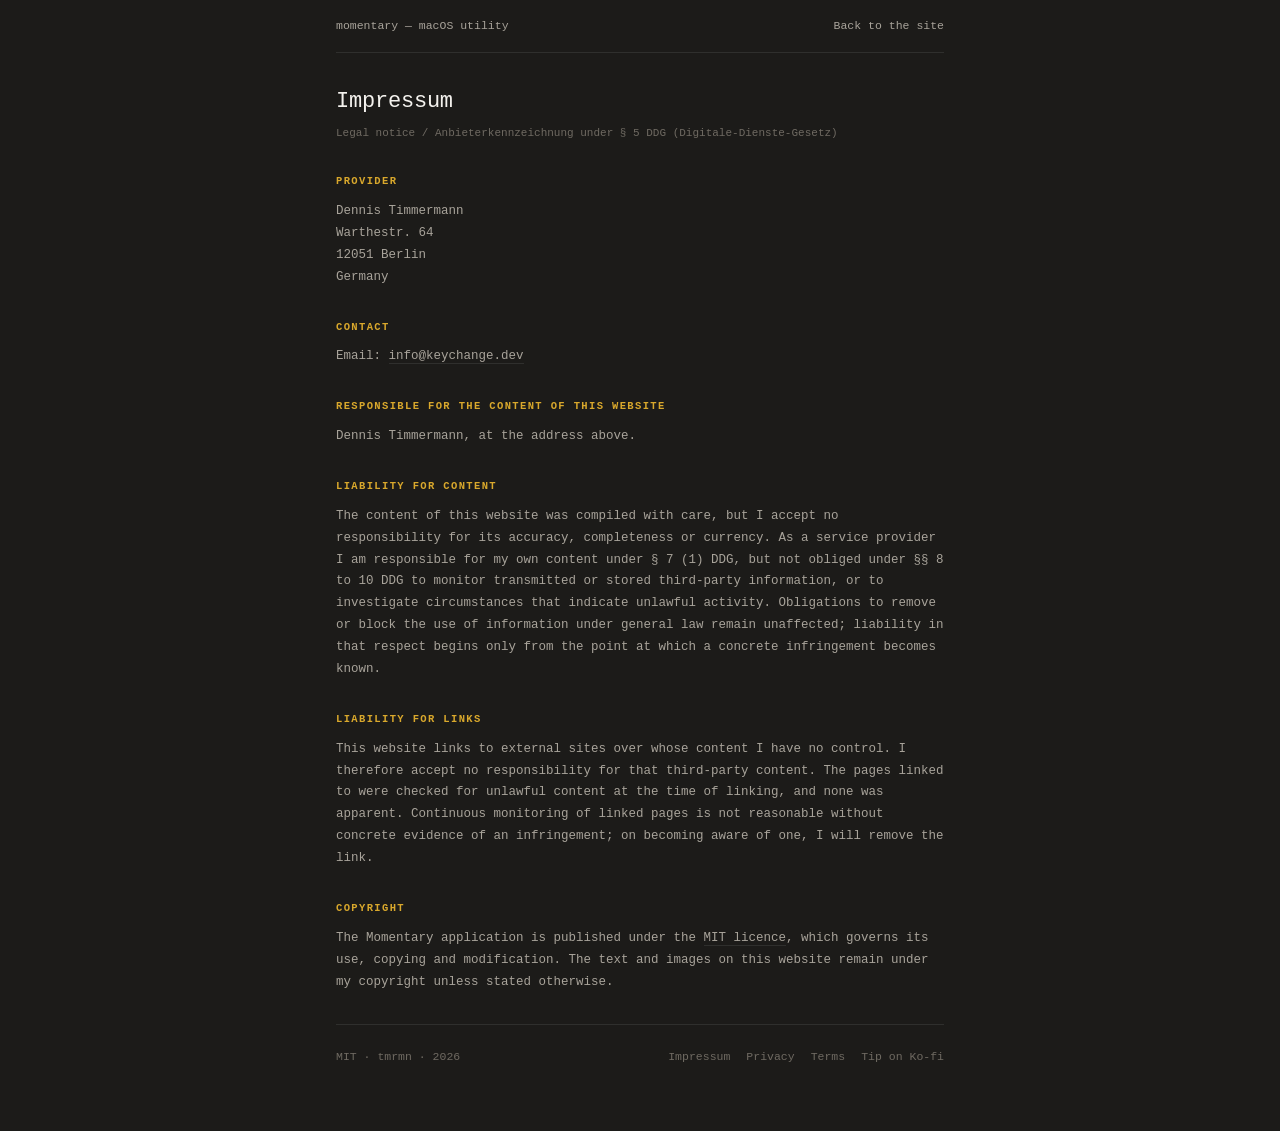
==== docs/impressum.html @ 9934eba9 "Momentary 1.0 — a second purpose for your modifier keys Tap a modifier and it sends a key of your ch" ====
<!doctype html>
<html lang="en">
<head>
<meta charset="utf-8">
<meta name="viewport" content="width=device-width, initial-scale=1">
<title>Impressum — Momentary</title>
<meta name="description" content="Legal notice for the Momentary website under § 5 DDG.">
<meta name="robots" content="noindex">
<meta name="color-scheme" content="dark">
<link rel="icon" href="favicon.svg" type="image/svg+xml">
<link rel="stylesheet" href="style.css">
</head>
<body>
<div class="page">

  <nav>
    <a class="who" href="index.html">momentary — macOS utility</a>
    <span></span>
    <span class="links"><a class="back" href="index.html">Back to the site</a></span>
  </nav>

  <main class="legal">
    <h1>Impressum</h1>
    <p class="sub">Legal notice / Anbieterkennzeichnung under § 5 DDG (Digitale-Dienste-Gesetz)</p>

    <h2>Provider</h2>
    <address>
      Dennis Timmermann<br>
      Warthestr. 64<br>
      12051 Berlin<br>
      Germany
    </address>

    <h2>Contact</h2>
    <p>Email: <a href="mailto:info@keychange.dev">info@keychange.dev</a></p>

    <h2>Responsible for the content of this website</h2>
    <p>Dennis Timmermann, at the address above.</p>

    <h2>Liability for content</h2>
    <p>The content of this website was compiled with care, but I accept no responsibility
       for its accuracy, completeness or currency. As a service provider I am responsible
       for my own content under § 7 (1) DDG, but not obliged under §§ 8 to 10 DDG to
       monitor transmitted or stored third-party information, or to investigate
       circumstances that indicate unlawful activity. Obligations to remove or block the
       use of information under general law remain unaffected; liability in that respect
       begins only from the point at which a concrete infringement becomes known.</p>

    <h2>Liability for links</h2>
    <p>This website links to external sites over whose content I have no control. I
       therefore accept no responsibility for that third-party content. The pages linked
       to were checked for unlawful content at the time of linking, and none was
       apparent. Continuous monitoring of linked pages is not reasonable without
       concrete evidence of an infringement; on becoming aware of one, I will remove
       the link.</p>

    <h2>Copyright</h2>
    <p>The Momentary application is published under the
       <a href="https://github.com/dennistimmermann/momentary/blob/main/LICENSE">MIT
       licence</a>, which governs its use, copying and modification. The text and images
       on this website remain under my copyright unless stated otherwise.</p>
  </main>

  <footer>
    <span>MIT · tmrmn · 2026</span>
    <span class="footer-legal">
      <a href="impressum.html">Impressum</a>
      <a href="privacy.html">Privacy</a>
      <a href="terms.html">Terms</a>
      <a href="https://ko-fi.com/tmrmn">Tip on Ko-fi</a>
    </span>
  </footer>

</div>
</body>
</html>
---- docs/style.css ----
/* Momentary landing page — design 9a "Reference, dark".
   Deliberately not Keychange: that page is a warm light "desk" with white panels, a blue
   accent and a sans headline. This one is near-black, cream, monospace all the way down.

   Colour is spent in two places and no others:
     1. Amber follows the tap: the section labels, the tap bar, and what that bar sends. The
        threshold is a plain white rule — it is a measurement, not part of the path, and
        white keeps it legible across both bars without competing with them.
     2. The panel is the only light object on the page, and the only place any other
        colour appears (the system blue of its switches). */

:root {
  --ground: #1C1B19;        /* the app icon's ink, used as the page's ground */
  --panel: #232220;
  --ink: #F4F2EE;           /* the app icon's ink on a dark plate */
  --body: #A8A39A;
  --muted: #6F6A62;
  --amber: #D9A82C;
  --hairline: rgba(244, 242, 238, 0.09);
  --mono: ui-monospace, SFMono-Regular, "SF Mono", Menlo, Consolas, monospace;
}

* { box-sizing: border-box; }

body {
  margin: 0;
  background: var(--ground);
  color: var(--body);
  font-family: var(--mono);
  font-size: 13.5px;
  line-height: 1.7;
  -webkit-font-smoothing: antialiased;
}

.page { max-width: 660px; margin: 0 auto; padding: 0 26px 64px; }

a { color: inherit; text-decoration: none; }
a:hover { color: var(--ink); }

/* ---------- top bar ---------- */

nav {
  display: flex; align-items: center; justify-content: space-between; gap: 20px;
  padding: 16px 0;
  border-bottom: 1px solid var(--hairline);
  font-size: 11.5px; color: var(--muted);
}
nav .who { color: var(--body); }
nav .links { display: flex; gap: 18px; }

/* ---------- wordmark + hero ---------- */

header { padding: 60px 0 44px; }

.wordmark { display: flex; align-items: center; gap: 11px; }
.wordmark svg { display: block; }
.wordmark span { font-size: 23px; font-weight: 500; letter-spacing: -0.01em; color: var(--ink); }

h1 {
  margin: 22px 0 0;
  font-size: 14.5px; font-weight: 400; line-height: 1.7;
  color: var(--body); max-width: 62ch;
}
h1 kbd { color: var(--ink); font: inherit; }

/* ---------- section scaffolding ---------- */

section { padding-bottom: 38px; }

.label {
  font-size: 10.5px; letter-spacing: 0.13em; text-transform: uppercase;
  color: var(--amber); margin-bottom: 16px;
}

/* ---------- how long is a tap ---------- */

.trace { padding: 6px 0 4px; }

.trace-row { display: grid; grid-template-columns: 48px 1fr 68px; align-items: center; gap: 18px; }
.trace-row + .trace-row { margin-top: 16px; }
.trace-row .who { color: var(--muted); font-size: 12px; }

/* The rail is the full duration; the fill is how long the key was actually down. */
.bar { position: relative; height: 11px; }
.bar::before {
  content: ""; position: absolute; inset: 4px 0;
  background: rgba(244, 242, 238, 0.07); border-radius: 2px;
}
.bar i { position: absolute; inset: 0 auto 0 0; border-radius: 5.5px; display: block; }
.bar.tap i { width: 30%; background: var(--amber); }
.bar.hold i { width: 74%; background: #4A4640; }

/* The threshold, drawn on both rows so the two read as one continuous vertical. */
.bar::after {
  content: ""; position: absolute; top: -9px; bottom: -9px; left: 44%;
  border-left: 1px solid var(--ink);
}

.trace-row .out { font-size: 13px; text-align: right; }
.trace-row .out.sends { color: var(--amber); }
.trace-row .out.keeps { color: var(--muted); }

/* Shares the row grid so the caption sits under the threshold line exactly: 44% has to be
   44% *of the bar column*, which is what the earlier margin-based guess got wrong. */
.threshold-tick { display: grid; grid-template-columns: 48px 1fr 68px; gap: 18px; margin-top: 9px; }
.threshold-tick i {
  grid-column: 2; position: relative; display: block;
  height: 1.2em; font-style: normal; font-size: 11px; color: var(--muted);
}
.threshold-tick i::before {
  content: "threshold"; position: absolute; left: 44%;
  transform: translateX(-50%); white-space: nowrap;
}

/* ---------- install ---------- */

.install { display: flex; flex-wrap: wrap; gap: 12px; }

.download {
  display: inline-flex; align-items: center;
  background: var(--ink); color: var(--ground);
  border-radius: 6px; padding: 13px 22px; font-size: 13px; white-space: nowrap;
}
.download:hover { background: #fff; color: var(--ground); }

.command {
  flex: 1; min-width: 260px; display: flex; align-items: center; gap: 9px;
  background: var(--panel); border-radius: 6px; padding: 13px 18px;
  color: var(--ink); font-size: 13px; overflow-x: auto;
}
.command .prompt { color: var(--muted); }   /* not amber — amber is spoken for */

.meta { margin-top: 14px; font-size: 11px; color: var(--muted); }

/* ---------- settings ---------- */

.set { display: grid; grid-template-columns: minmax(0, 246px) 1fr; gap: 30px; align-items: start; }

.pairs { font-size: 12.5px; }
.pairs .pair { display: grid; grid-template-columns: 86px 1fr; gap: 14px; padding: 11px 0; }
.pairs .pair + .pair { border-top: 1px solid var(--hairline); }
.pairs dt { color: var(--ink); }
.pairs dd { margin: 0; color: var(--body); }

/* The panel: the only light object on the page, and the only other colour. */
.panel {
  background: #F2F1EE; color: #1D1D1F;
  border-radius: 9px; padding: 9px 8px;
  font-size: 10.5px; line-height: 1.5;
  box-shadow: 0 14px 34px rgba(0, 0, 0, 0.4);
}
.panel .prow { display: flex; align-items: center; justify-content: space-between; gap: 10px; padding: 4px 6px; }
.panel .ptitle { letter-spacing: 0.09em; font-size: 9px; color: #6B6862; }
.panel .psection { color: #8A8781; font-size: 8.5px; letter-spacing: 0.1em; padding: 9px 6px 2px; }
.panel .field {
  min-width: 74px; text-align: center;
  background: #fff; border: 1px solid rgba(0, 0, 0, 0.13);
  border-radius: 4px; padding: 1px 8px;
}
.panel .disclose { color: #8A8781; padding: 3px 6px 1px; }
.panel hr { border: 0; border-top: 1px solid rgba(0, 0, 0, 0.09); margin: 7px 4px; }

.panel .switch { width: 25px; height: 14px; border-radius: 7px; background: #0A84FF; position: relative; flex: none; }
.panel .switch::after {
  content: ""; position: absolute; top: 2px; right: 2px;
  width: 10px; height: 10px; border-radius: 50%; background: #fff;
}
.panel .slider { display: flex; align-items: center; gap: 7px; }
.panel .track { width: 74px; height: 3px; border-radius: 2px; background: rgba(0,0,0,0.16); position: relative; }
.panel .track::before { content: ""; position: absolute; inset: 0 62% 0 0; background: #0A84FF; border-radius: 2px; }
.panel .track::after {
  content: ""; position: absolute; top: -4px; left: 34%;
  width: 11px; height: 11px; border-radius: 50%; background: #fff;
  box-shadow: 0 1px 2px rgba(0,0,0,0.3);
}

/* ---------- highlights ---------- */

.highlights { columns: 2; column-gap: 34px; font-size: 12.5px; }
.highlights p { margin: 0 0 16px; break-inside: avoid; }
.highlights b { color: var(--ink); font-weight: 500; }

/* ---------- footer ---------- */

footer {
  border-top: 1px solid var(--hairline); padding-top: 22px;
  display: flex; justify-content: space-between; flex-wrap: wrap; gap: 12px;
  font-size: 11.5px; color: var(--muted);
}

@media (max-width: 640px) {
  nav .who { display: none; }
  header { padding: 44px 0 34px; }
  .set { grid-template-columns: 1fr; gap: 24px; }
  .highlights { columns: 1; }
  .trace-row, .threshold-tick { grid-template-columns: 36px 1fr 62px; gap: 12px; }
}

/* ---------- legal pages ----------
   Impressum, privacy, terms. Long prose needs a measure and a surface; the rest of the
   page is short blocks on the bare ground, which does not survive 40 lines of statute. */

.legal { padding: 30px 0 20px; max-width: 620px; }

.legal h1 {
  font-size: 22px; font-weight: 500; letter-spacing: -0.01em;
  color: var(--ink); margin: 0 0 4px;
}
.legal .sub { font-size: 11px; color: var(--muted); margin: 0 0 26px; }

.legal h2 {
  font-size: 10.5px; letter-spacing: 0.13em; text-transform: uppercase;
  color: var(--amber); margin: 30px 0 10px;
}

.legal p, .legal li { font-size: 12.5px; line-height: 1.75; margin: 0 0 11px; }
.legal ul { margin: 0 0 11px; padding-left: 18px; }
.legal address { font-style: normal; font-size: 12.5px; line-height: 1.75; }
.legal b { color: var(--ink); font-weight: 500; }
.legal code {
  font-size: 11.5px; background: var(--panel);
  border-radius: 3px; padding: 1px 5px; color: var(--ink);
}
.legal a { border-bottom: 1px solid var(--hairline); }
.legal a:hover { border-bottom-color: var(--ink); }

/* Back link in place of the site nav's three links. */
nav .back { color: var(--body); }

.footer-legal { display: flex; flex-wrap: wrap; gap: 16px; }
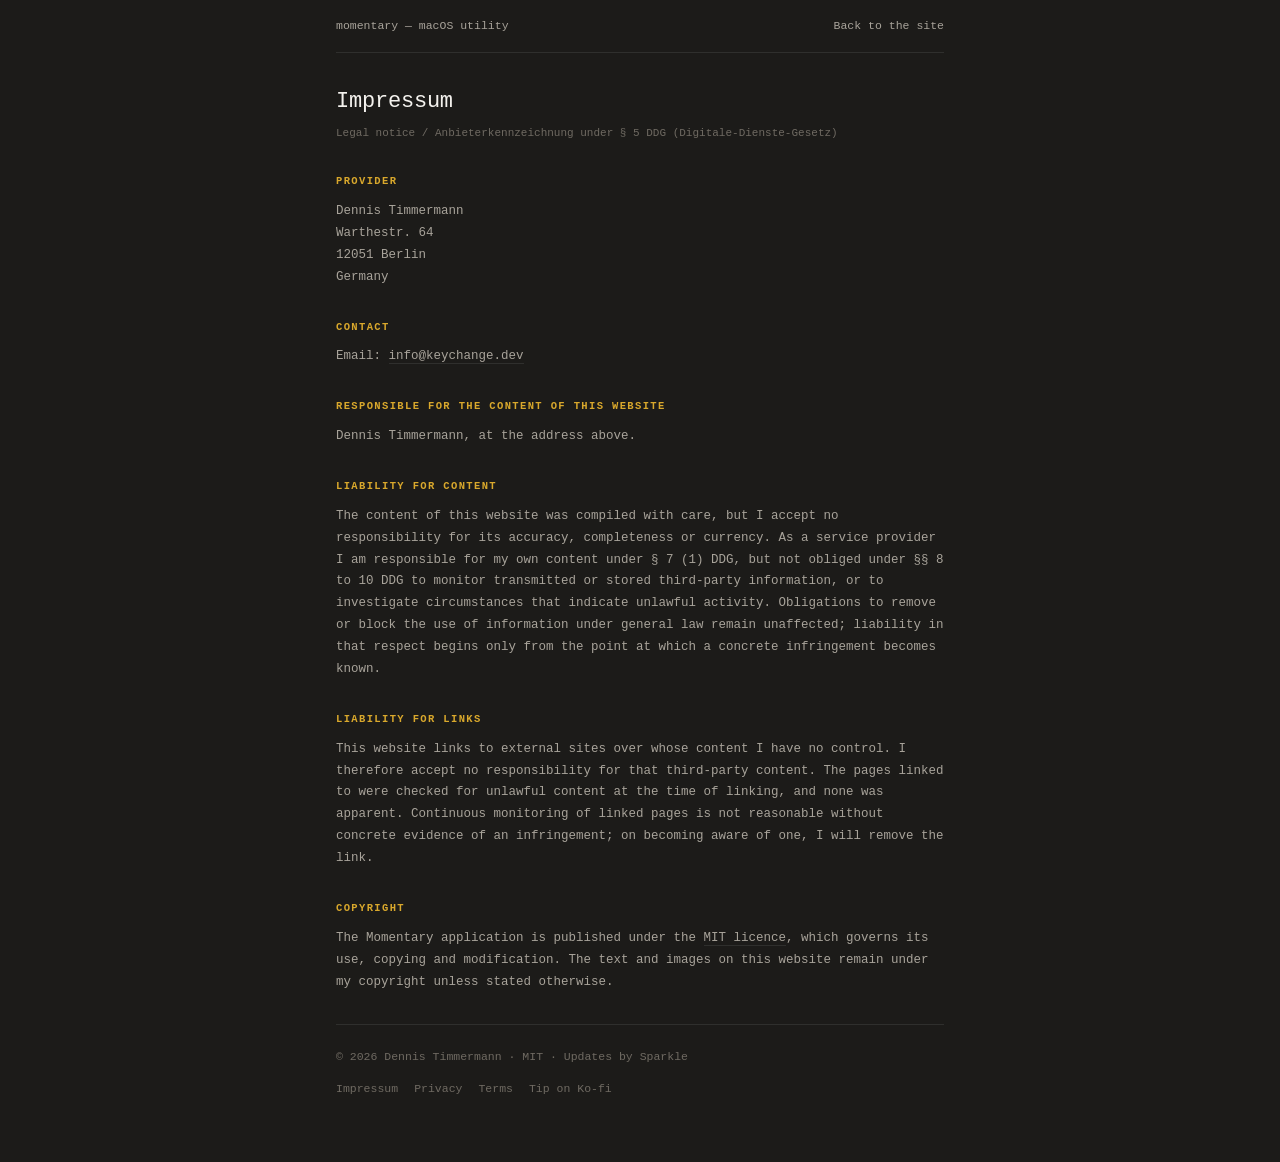
==== commit 5284842b: "Tighten the landing page The version is fetched from the releases API instead of written into the pa" ====
--- a/docs/impressum.html
+++ b/docs/impressum.html
@@ -62,7 +62,8 @@
   </main>
 
   <footer>
-    <span>MIT · tmrmn · 2026</span>
+    <span>© 2026 Dennis Timmermann · MIT · Updates by
+      <a href="https://github.com/sparkle-project/Sparkle">Sparkle</a></span>
     <span class="footer-legal">
       <a href="impressum.html">Impressum</a>
       <a href="privacy.html">Privacy</a>
--- a/docs/style.css
+++ b/docs/style.css
@@ -123,10 +123,13 @@
 }
 .download:hover { background: #fff; color: var(--ground); }
 
+/* nowrap, not wrap: the command is one line of shell and reads as one. Letting it wrap doubles
+   this box's height and — since the row stretches — the Download button's with it, which is what
+   made both look enormous. Too narrow to fit, it scrolls inside itself instead. */
 .command {
   flex: 1; min-width: 260px; display: flex; align-items: center; gap: 9px;
   background: var(--panel); border-radius: 6px; padding: 13px 18px;
-  color: var(--ink); font-size: 13px; overflow-x: auto;
+  color: var(--ink); font-size: 13px; overflow-x: auto; white-space: nowrap;
 }
 .command .prompt { color: var(--muted); }   /* not amber — amber is spoken for */
 
@@ -180,6 +183,33 @@
 .highlights p { margin: 0 0 16px; break-inside: avoid; }
 .highlights b { color: var(--ink); font-weight: 500; }
 
+/* ---------- also ----------
+   A quiet cross-link, not a second hero. It borrows the page's own vocabulary — panel fill,
+   hairline, muted arrow — and takes none of its colour: no amber, because amber follows the tap
+   and nothing else, and no app icon, because the settings panel is the one light object here.
+   The whole card is the link, so there is no button competing with Download further up. */
+
+.also {
+  display: block;
+  background: var(--panel);
+  border: 1px solid var(--hairline);
+  border-radius: 8px;
+  padding: 20px 22px;
+}
+.also:hover { border-color: rgba(244, 242, 238, 0.2); }
+
+.also-title { display: block; font-size: 14px; color: var(--ink); }
+.also-title em { font-style: normal; color: var(--muted); }   /* the dash, set back a step */
+
+.also-body {
+  display: block; margin-top: 7px;
+  font-size: 12.5px; color: var(--body); max-width: 58ch;
+}
+
+/* Says where the card goes: it leaves the site, and an underlined title would not say that. */
+.also-go { display: block; margin-top: 14px; font-size: 11px; color: var(--muted); }
+.also:hover .also-go { color: var(--body); }
+
 /* ---------- footer ---------- */
 
 footer {
@@ -191,6 +221,15 @@
 @media (max-width: 640px) {
   nav .who { display: none; }
   header { padding: 44px 0 34px; }
+  /* Stacked, both full width — at this size the command needs the whole line to show without
+     scrolling, and it is the thing most people copy.
+     `flex-wrap: nowrap` is load-bearing: a *wrapping* column flex container sizes its line to the
+     items' own widths instead of the container's, so the command would keep its full one-line
+     width, refuse to stretch down, and take the page's horizontal scrollbar with it. With the
+     column unwrapped the items stretch to the page and the command scrolls inside itself. */
+  .install { flex-direction: column; flex-wrap: nowrap; }
+  .download { justify-content: center; }
+  .command { min-width: 0; }
   .set { grid-template-columns: 1fr; gap: 24px; }
   .highlights { columns: 1; }
   .trace-row, .threshold-tick { grid-template-columns: 36px 1fr 62px; gap: 12px; }
